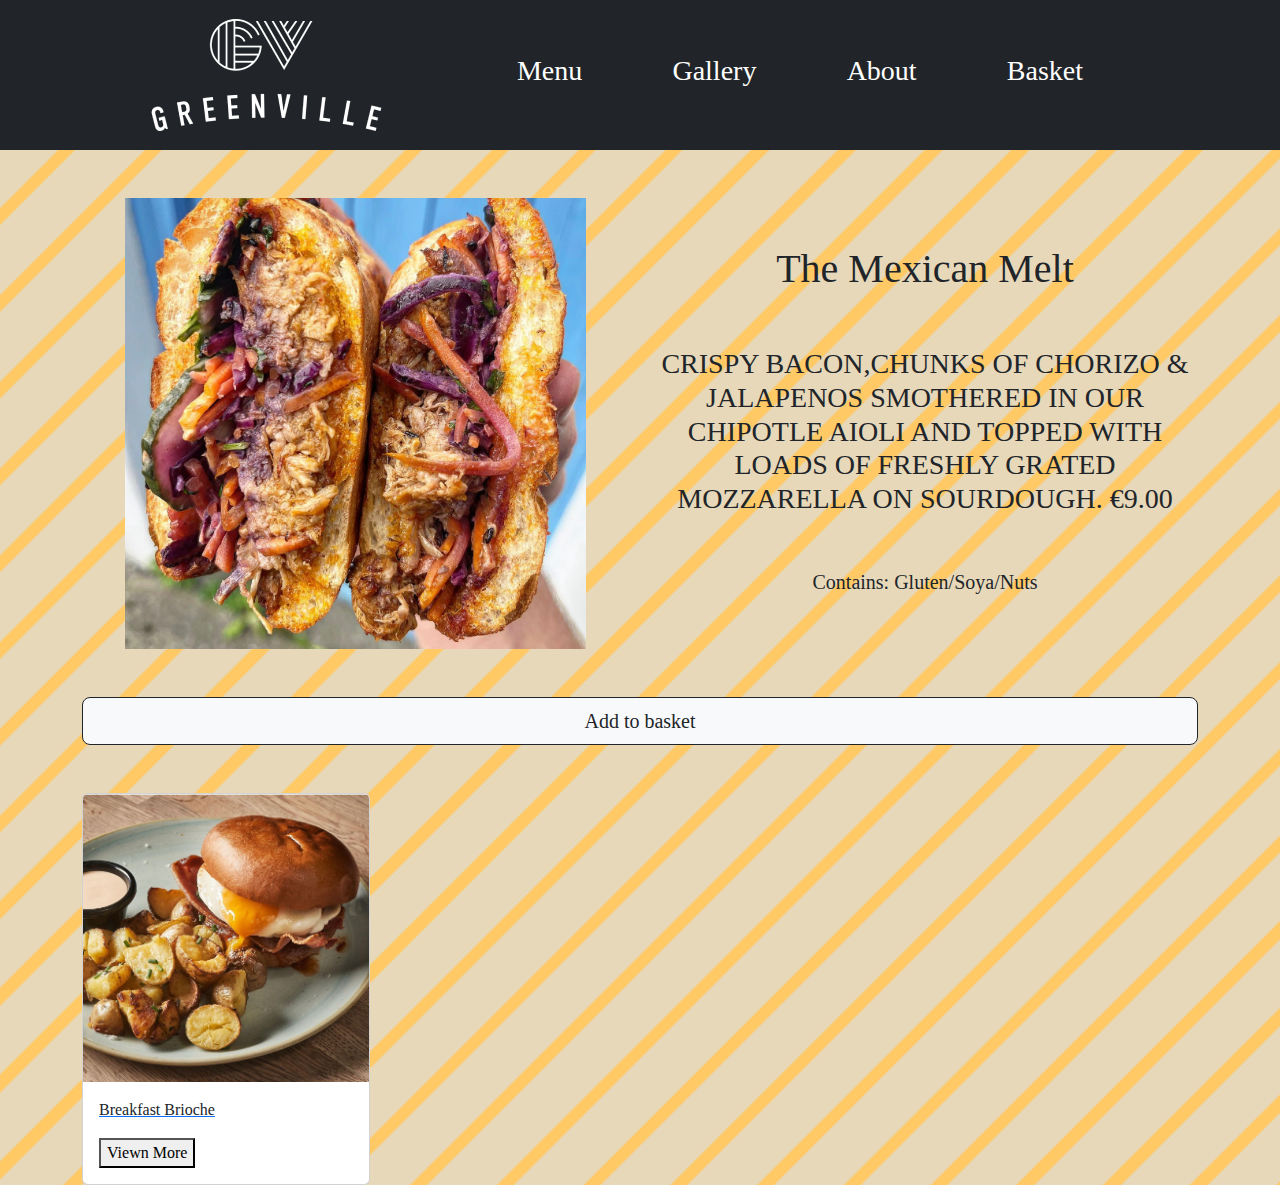
==== itempage.html @ 3ab7e38d "Initial commit" ====
<!DOCTYPE html>
<html lang="en">
    <head>
        <meta charset="UTF-8">
        <meta name="viewport" content="width=device-width, initial-scale=1.0">
        <title>Our Menu</title>
    
        <link rel="stylesheet" href="css/main.css" />
        <link href="https://cdn.jsdelivr.net/npm/bootstrap@5.3.2/dist/css/bootstrap.min.css" rel="stylesheet" integrity="sha384-T3c6CoIi6uLrA9TneNEoa7RxnatzjcDSCmG1MXxSR1GAsXEV/Dwwykc2MPK8M2HN" crossorigin="anonymous" />
    </head>
<body class="my-bg"">
    <!--navbar-->

     <!--Navigation-->
    <!--navbar-->

    <div class=" d-flex justify-content-center align-items-center bg-dark pb-2 pt-2 " style="height: 150px;">
    
        <div class="col-3 d-flex justify-content-center">
                <a href="/index.html"><img src="/imagess/Rectangle 13.png"></a>
    
            </div>
    
            <div class="col-7 d-flex align-items-center justify-content-evenly">
                
                    <a class="my-a1" href="/menu.html" style="text-decoration: none;" ><h3>Menu</h3></a>
                    <a class="my-a1" href="/menu.html" style="text-decoration: none;"><h3>Gallery</h3></a>
                    <a class="my-a1" href="#scrollspyabout" style="text-decoration: none;"><h3>About</h3></a>
                    <a class="my-a1" href="/menu.html" style="text-decoration: none;"><h3>Basket</h3></a>
                
            </div>
        
    </div>




    <div class="container text-center mt-5 mb-5">
        <div class="row">
            <div class="col-sm-12 col-md-8 col-xl-6">

                <img src="/imagess/Greenville Deli sandwich .png" width="461px" height="450.7px">

            </div>
            <div class="col-6 d-flex flex-column justify-content-space justify-content-evenly text-center gap-6 ">




                    <h1>The Mexican Melt</h1>

                    <h3>CRISPY BACON,CHUNKS OF CHORIZO & JALAPENOS SMOTHERED IN OUR CHIPOTLE AIOLI AND TOPPED WITH LOADS OF FRESHLY GRATED MOZZARELLA ON SOURDOUGH.

                        €9.00 </h3>

                    <h5>Contains: Gluten/Soya/Nuts</h5>
                

            </div>



        </div>


    
    <div class="d-grid gap-6 pt-5">

            <a href="/menu.html" class="btn btn-primary btn-lg btn-light btn-outline-dark" role="button">Add to basket</a>

        </div>
    

</div>


<!-- Might Like-->


<div class="container">



    <a href="/itempage.html"><div class="card" style="width: 18rem;">
        <img src="/imagess/Breakfast brioche .png" class="card-img-top" alt="...">
        <div class="card-body">
          <p class="card-text">Breakfast Brioche</p>
          <button>Viewn More</button>
        </div>
      </div></a>


</div>





</body>
</html>
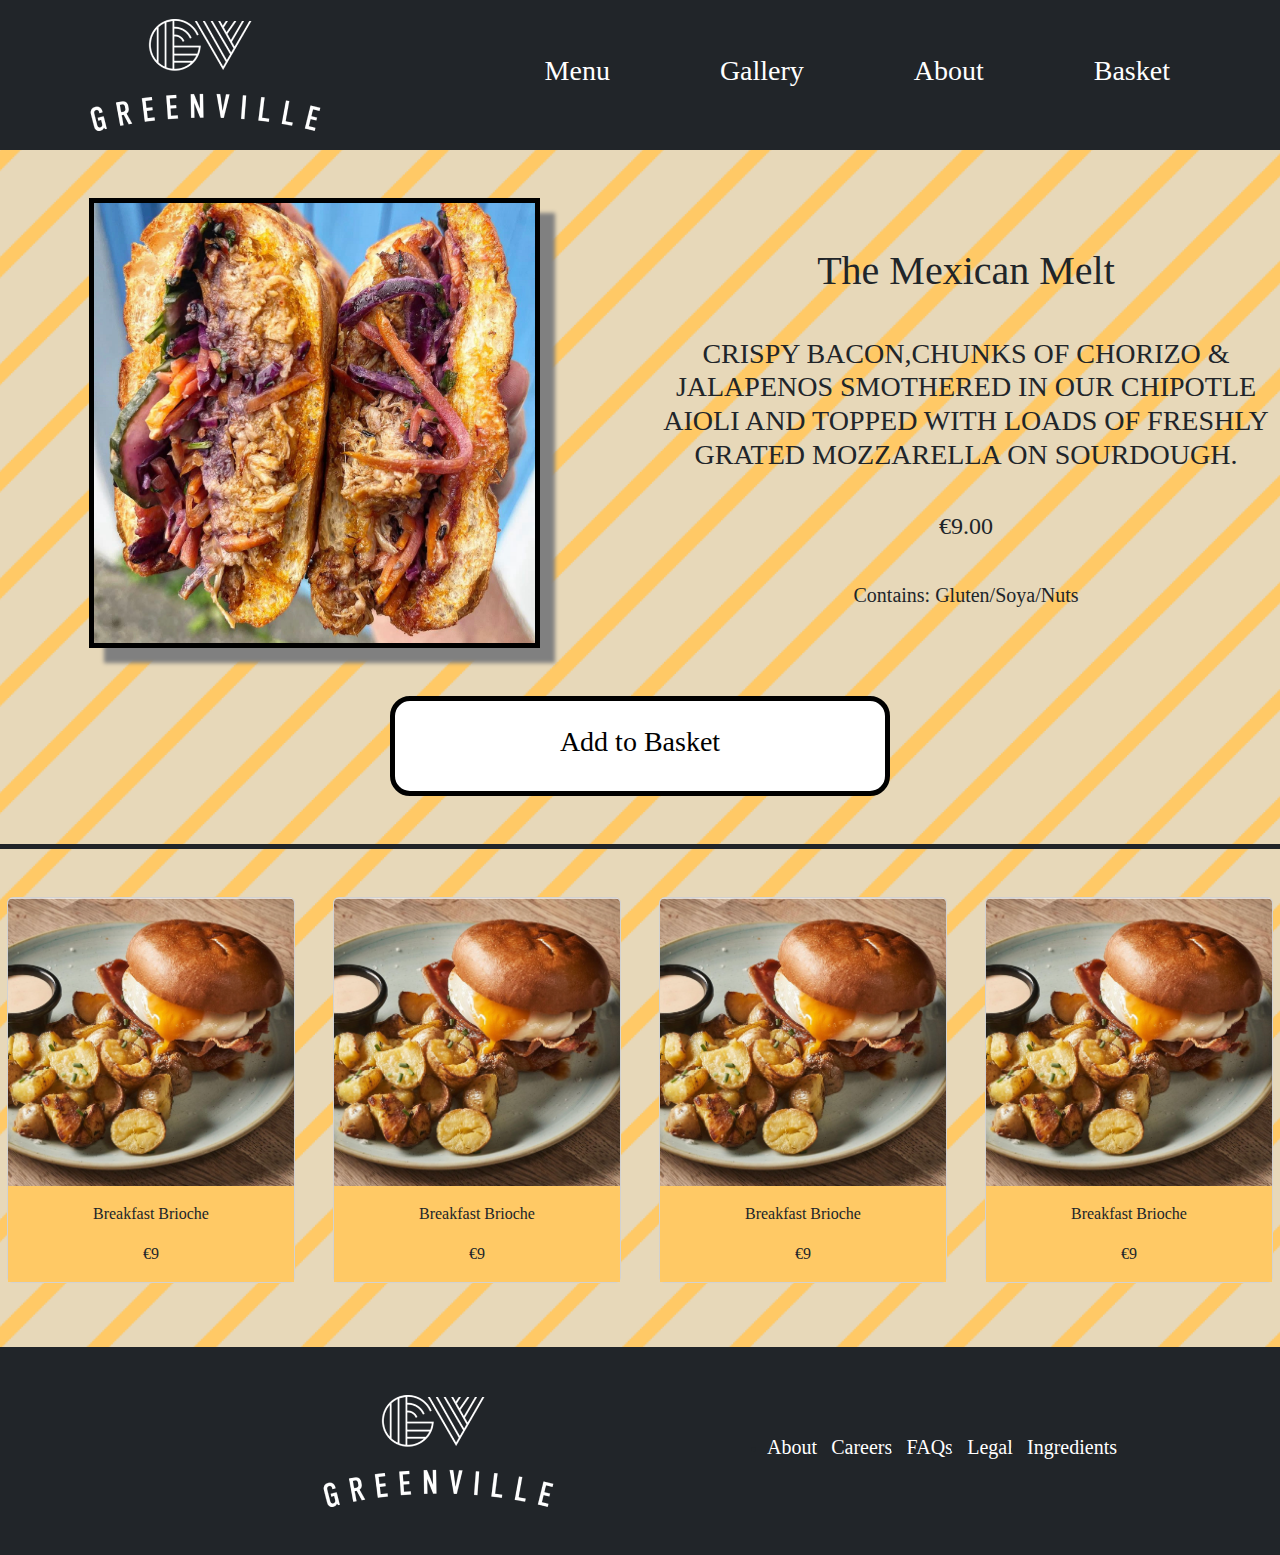
==== commit dbd39595: "bbb" ====
--- a/itempage.html
+++ b/itempage.html
@@ -14,14 +14,14 @@
      <!--Navigation-->
     <!--navbar-->
 
-    <div class=" d-flex justify-content-center align-items-center bg-dark pb-2 pt-2 " style="height: 150px;">
+    <div class="row d-flex justify-content-center align-items-center bg-dark pb-2 pt-2 " style="height: 150px;">
     
-        <div class="col-3 d-flex justify-content-center">
+        <div class="col-lg-4 col-md-5 col-sm-6 d-flex justify-content-center">
                 <a href="/index.html"><img src="/imagess/Rectangle 13.png"></a>
     
             </div>
     
-            <div class="col-7 d-flex align-items-center justify-content-evenly">
+            <div class="col-lg-8 col-md-5 col-sm-6  d-flex align-items-center justify-content-evenly">
                 
                     <a class="my-a1" href="/menu.html" style="text-decoration: none;" ><h3>Menu</h3></a>
                     <a class="my-a1" href="/menu.html" style="text-decoration: none;"><h3>Gallery</h3></a>
@@ -35,24 +35,22 @@
 
 
 
-    <div class="container text-center mt-5 mb-5">
-        <div class="row">
+    <div class=" text-center mt-5 mb-5 border-5 border-dark border-bottom">
+        <div class="row d-flex justify-content-center text-center">
             <div class="col-sm-12 col-md-8 col-xl-6">
 
-                <img src="/imagess/Greenville Deli sandwich .png" width="461px" height="450.7px">
+                <img class="my-img1" src="/imagess/Greenville Deli sandwich .png" width="461px" height="450.7px">
 
             </div>
-            <div class="col-6 d-flex flex-column justify-content-space justify-content-evenly text-center gap-6 ">
+            <div class="col-6 d-flex flex-column justify-content-evenly text-center gap-6 pt-3">
 
 
 
 
                     <h1>The Mexican Melt</h1>
 
-                    <h3>CRISPY BACON,CHUNKS OF CHORIZO & JALAPENOS SMOTHERED IN OUR CHIPOTLE AIOLI AND TOPPED WITH LOADS OF FRESHLY GRATED MOZZARELLA ON SOURDOUGH.
-
-                        €9.00 </h3>
-
+                    <h3>CRISPY BACON,CHUNKS OF CHORIZO & JALAPENOS SMOTHERED IN OUR CHIPOTLE AIOLI AND TOPPED WITH LOADS OF FRESHLY GRATED MOZZARELLA ON SOURDOUGH.</h3>
+                    <h4>€9.00 </h4>
                     <h5>Contains: Gluten/Soya/Nuts</h5>
                 
 
@@ -64,32 +62,90 @@
 
 
     
-    <div class="d-grid gap-6 pt-5">
-
-            <a href="/menu.html" class="btn btn-primary btn-lg btn-light btn-outline-dark" role="button">Add to basket</a>
-
-        </div>
+        <div class=" d-flex justify-content-center gap-5 pt-5 pb-5">
+            <a href="/error.html" class="my-btn1 d-flex flex-column justify-content-center align-items-center"
+                style="text-decoration: none;" role="button">
+                <h3>Add to Basket</h3></a> </div>
     
 
-</div>
+    </div>
 
 
 <!-- Might Like-->
 
 
-<div class="container">
+<div class="row d-flex justify-content-evenly pb-5">
+
+
+    <div class="col-lg-3 col-md-4 col-sm-12 d-flex justify-content-center pb-3">
+    <a href="/itempage.html" style="text-decoration: none;"><div class="card col-sm-12 col-md-6" style="width: 18rem; text-align: center;  ">
+        <img src="/imagess/Breakfast brioche .png" class="card-img-top" alt="...">
+        <div class="card-body my-bg2">
+          <p class="card-text">Breakfast Brioche</p>
+          <p class="card-text">€9</p>
+          
+        </div>
+      </div></a>
+    </div>
+
+
+      <div class="col-lg-3 col-md-4 col-sm-12 d-flex justify-content-center pb-3">
+      <a href="/itempage.html" style="text-decoration: none;"><div class="card col-sm-12 col-md-6" style="width: 18rem; text-align: center;  ">
+        <img src="/imagess/Breakfast brioche .png" class="card-img-top" alt="...">
+        <div class="card-body my-bg2">
+          <p class="card-text">Breakfast Brioche</p>
+          <p class="card-text">€9</p>
+          
+        </div>
+      </div></a>
+    </div>
 
 
 
-    <a href="/itempage.html"><div class="card" style="width: 18rem;">
+    
+    <div class=" col-lg-3 col-md-4 col-sm-12 d-flex justify-content-center pb-3">
+    <a href="/itempage.html" style="text-decoration: none;"><div class="card col-sm-12 col-md-6" style="width: 18rem; text-align: center;  ">
         <img src="/imagess/Breakfast brioche .png" class="card-img-top" alt="...">
-        <div class="card-body">
+        <div class="card-body my-bg2">
           <p class="card-text">Breakfast Brioche</p>
-          <button>Viewn More</button>
+          <p class="card-text">€9</p>
+          
         </div>
       </div></a>
+    </div>
+
+    <div class=" col-lg-3 col-md-4 col-sm-12 d-flex justify-content-center pb-3">
+        <a href="/itempage.html" style="text-decoration: none;"><div class="card col-sm-12 col-md-6" style="width: 18rem; text-align: center;  ">
+            <img src="/imagess/Breakfast brioche .png" class="card-img-top" alt="...">
+            <div class="card-body my-bg2">
+              <p class="card-text">Breakfast Brioche</p>
+              <p class="card-text">€9</p>
+              
+            </div>
+          </div></a>
+        </div>
+    
 
 
+</div>
+
+<div class="row bg-dark d-flex justify-content-center p-5">
+
+    <div class="col-sm-12 col-md-8 col-xl-6 d-flex flex-column justify-content-center align-items-center">
+        <img src="/imagess/Rectangle 13.png">
+    </div>
+
+    <div class="col-lg-4 col-md-5 col-sm-6 d-flex flex-row justify-content-evenly align-items-center ">
+        
+            <li><a href="#scrollspyabout" style="color: white; text-decoration: none;"><h5>About</h5></a></li>
+            <li><a style="color: white;"><h5>Careers</h5></a></li>
+            <li><a  href="/faq.html" style="color: white; text-decoration: none;"><h5>FAQs</h5></a></li>
+            <li><a href="https://www.fsai.ie/enforcement-and-legislation/legislation/food-legislation" style="color: white; text-decoration: none;"><h5>Legal</h5></a></li>
+            <li><a style="color: white;"><h5>Ingredients</h5></a></li>
+        
+    </div>
+
+    
 </div>
 
 
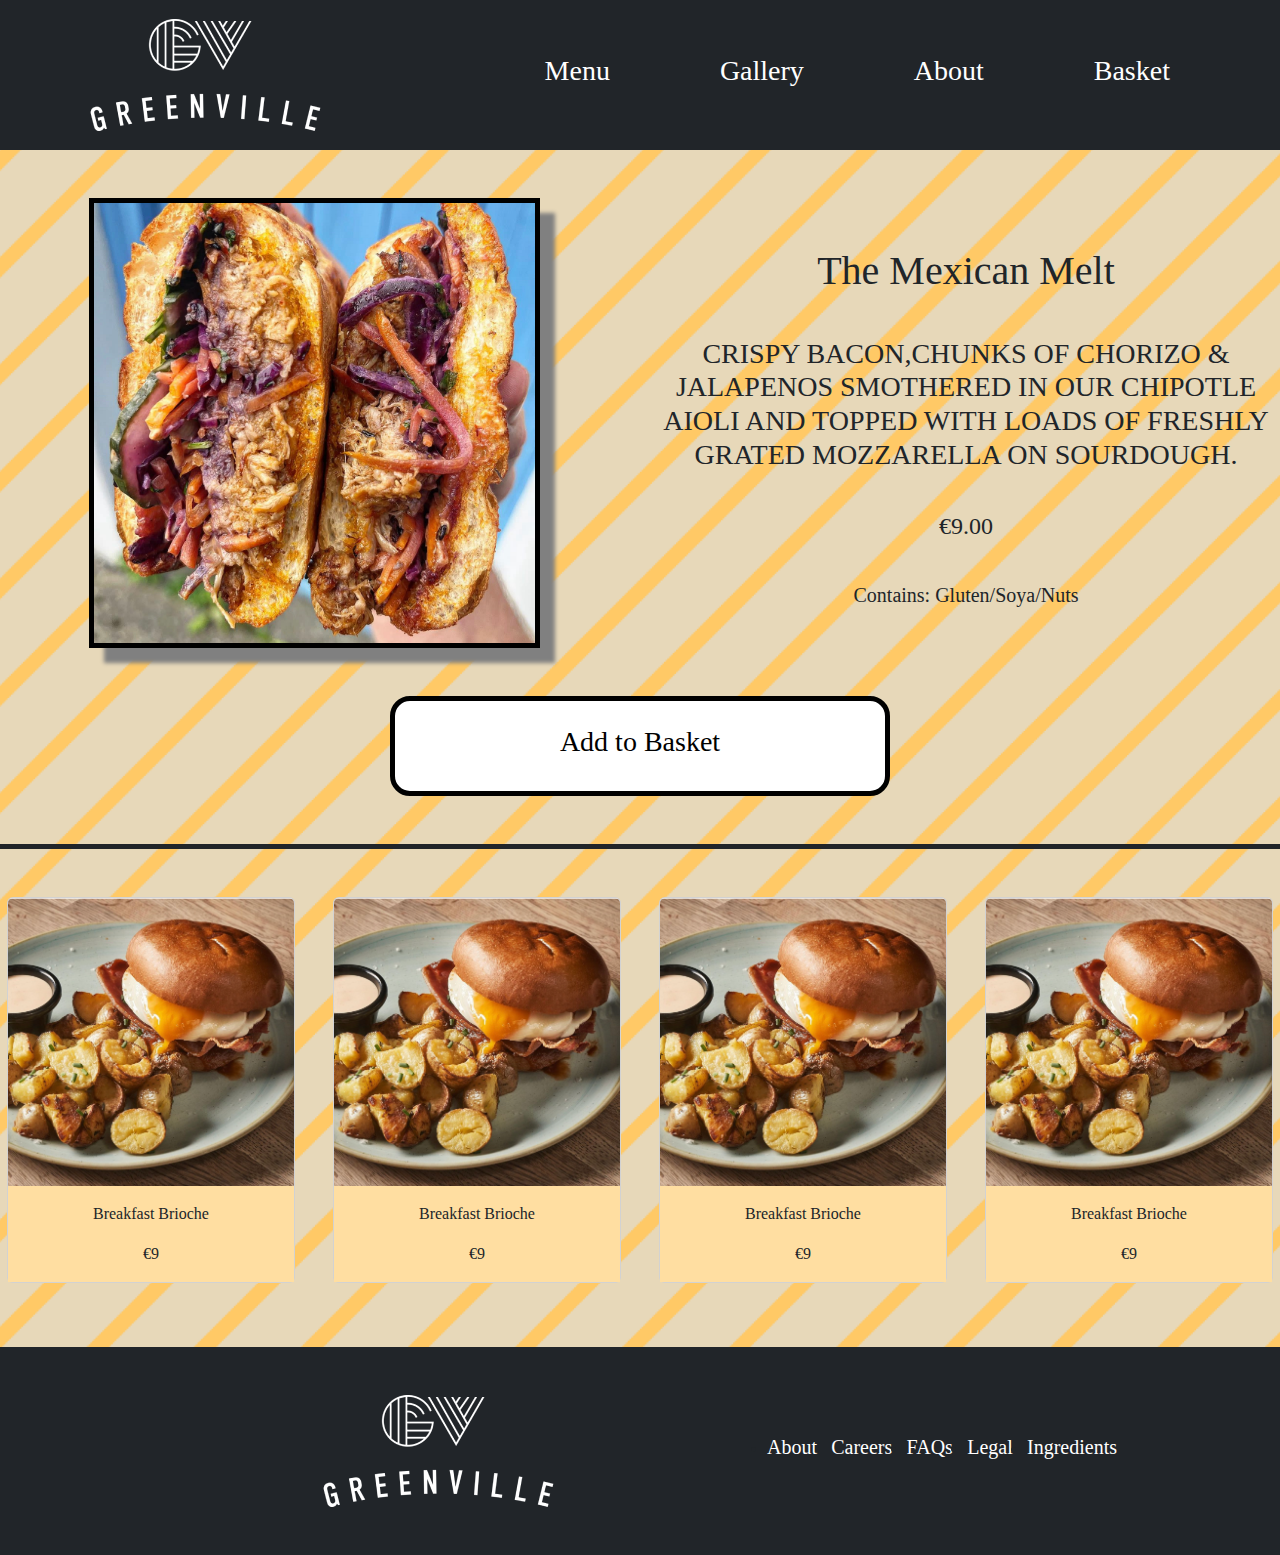
==== commit 92c0e594: "first commit" ====
--- a/itempage.html
+++ b/itempage.html
@@ -80,7 +80,7 @@
     <div class="col-lg-3 col-md-4 col-sm-12 d-flex justify-content-center pb-3">
     <a href="/itempage.html" style="text-decoration: none;"><div class="card col-sm-12 col-md-6" style="width: 18rem; text-align: center;  ">
         <img src="/imagess/Breakfast brioche .png" class="card-img-top" alt="...">
-        <div class="card-body my-bg2">
+        <div class="card-body bg-primary">
           <p class="card-text">Breakfast Brioche</p>
           <p class="card-text">€9</p>
           
@@ -92,7 +92,7 @@
       <div class="col-lg-3 col-md-4 col-sm-12 d-flex justify-content-center pb-3">
       <a href="/itempage.html" style="text-decoration: none;"><div class="card col-sm-12 col-md-6" style="width: 18rem; text-align: center;  ">
         <img src="/imagess/Breakfast brioche .png" class="card-img-top" alt="...">
-        <div class="card-body my-bg2">
+        <div class="card-body bg-primary">
           <p class="card-text">Breakfast Brioche</p>
           <p class="card-text">€9</p>
           
@@ -106,7 +106,7 @@
     <div class=" col-lg-3 col-md-4 col-sm-12 d-flex justify-content-center pb-3">
     <a href="/itempage.html" style="text-decoration: none;"><div class="card col-sm-12 col-md-6" style="width: 18rem; text-align: center;  ">
         <img src="/imagess/Breakfast brioche .png" class="card-img-top" alt="...">
-        <div class="card-body my-bg2">
+        <div class="card-body bg-primary">
           <p class="card-text">Breakfast Brioche</p>
           <p class="card-text">€9</p>
           
@@ -117,7 +117,7 @@
     <div class=" col-lg-3 col-md-4 col-sm-12 d-flex justify-content-center pb-3">
         <a href="/itempage.html" style="text-decoration: none;"><div class="card col-sm-12 col-md-6" style="width: 18rem; text-align: center;  ">
             <img src="/imagess/Breakfast brioche .png" class="card-img-top" alt="...">
-            <div class="card-body my-bg2">
+            <div class="card-body bg-primary">
               <p class="card-text">Breakfast Brioche</p>
               <p class="card-text">€9</p>
               
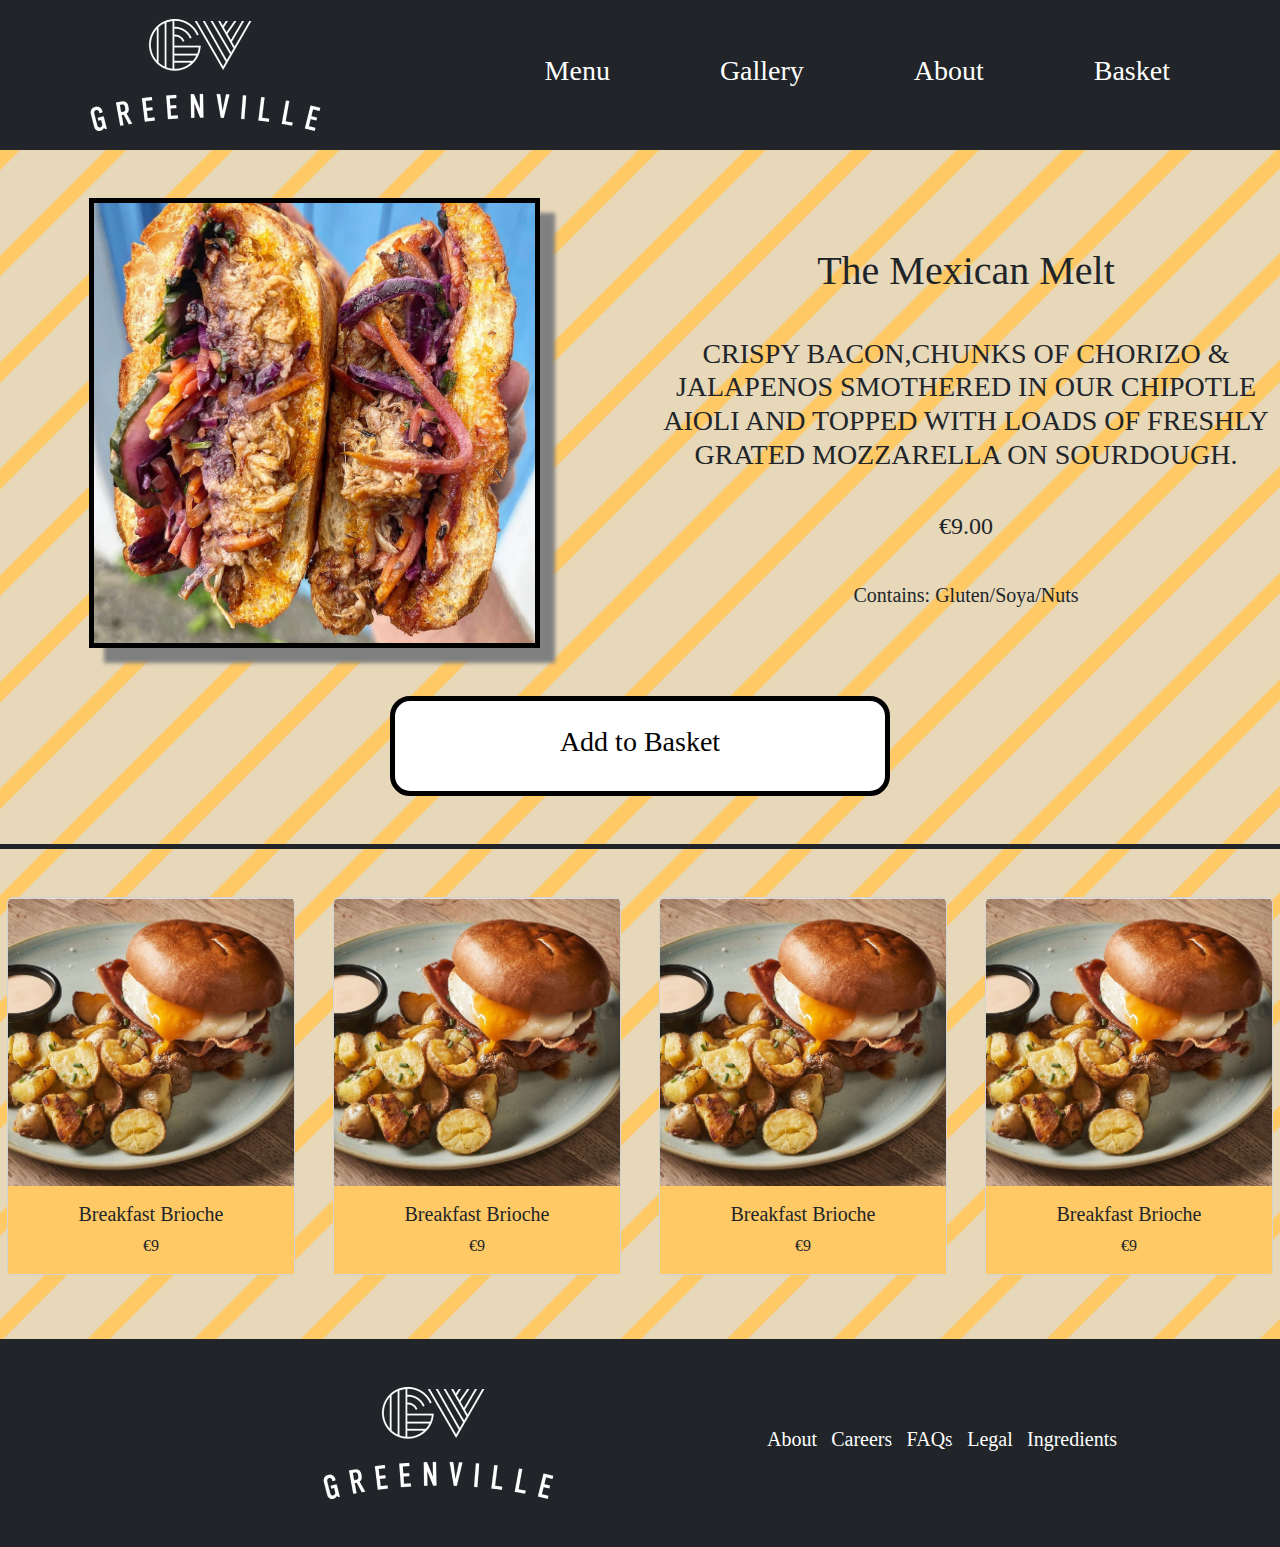
==== commit 81fc6922: "colour chnage" ====
--- a/itempage.html
+++ b/itempage.html
@@ -80,8 +80,8 @@
     <div class="col-lg-3 col-md-4 col-sm-12 d-flex justify-content-center pb-3">
     <a href="/itempage.html" style="text-decoration: none;"><div class="card col-sm-12 col-md-6" style="width: 18rem; text-align: center;  ">
         <img src="/imagess/Breakfast brioche .png" class="card-img-top" alt="...">
-        <div class="card-body bg-primary">
-          <p class="card-text">Breakfast Brioche</p>
+        <div class="card-body my-bg2">
+          <h5 class="card-text">Breakfast Brioche</h5>
           <p class="card-text">€9</p>
           
         </div>
@@ -92,8 +92,8 @@
       <div class="col-lg-3 col-md-4 col-sm-12 d-flex justify-content-center pb-3">
       <a href="/itempage.html" style="text-decoration: none;"><div class="card col-sm-12 col-md-6" style="width: 18rem; text-align: center;  ">
         <img src="/imagess/Breakfast brioche .png" class="card-img-top" alt="...">
-        <div class="card-body bg-primary">
-          <p class="card-text">Breakfast Brioche</p>
+        <div class="card-body my-bg2">
+          <h5 class="card-text">Breakfast Brioche</h5>
           <p class="card-text">€9</p>
           
         </div>
@@ -106,8 +106,8 @@
     <div class=" col-lg-3 col-md-4 col-sm-12 d-flex justify-content-center pb-3">
     <a href="/itempage.html" style="text-decoration: none;"><div class="card col-sm-12 col-md-6" style="width: 18rem; text-align: center;  ">
         <img src="/imagess/Breakfast brioche .png" class="card-img-top" alt="...">
-        <div class="card-body bg-primary">
-          <p class="card-text">Breakfast Brioche</p>
+        <div class="card-body my-bg2">
+          <h5 class="card-text">Breakfast Brioche</h5>
           <p class="card-text">€9</p>
           
         </div>
@@ -117,8 +117,8 @@
     <div class=" col-lg-3 col-md-4 col-sm-12 d-flex justify-content-center pb-3">
         <a href="/itempage.html" style="text-decoration: none;"><div class="card col-sm-12 col-md-6" style="width: 18rem; text-align: center;  ">
             <img src="/imagess/Breakfast brioche .png" class="card-img-top" alt="...">
-            <div class="card-body bg-primary">
-              <p class="card-text">Breakfast Brioche</p>
+            <div class="card-body my-bg2">
+              <h5 class="card-text">Breakfast Brioche</h5>
               <p class="card-text">€9</p>
               
             </div>
